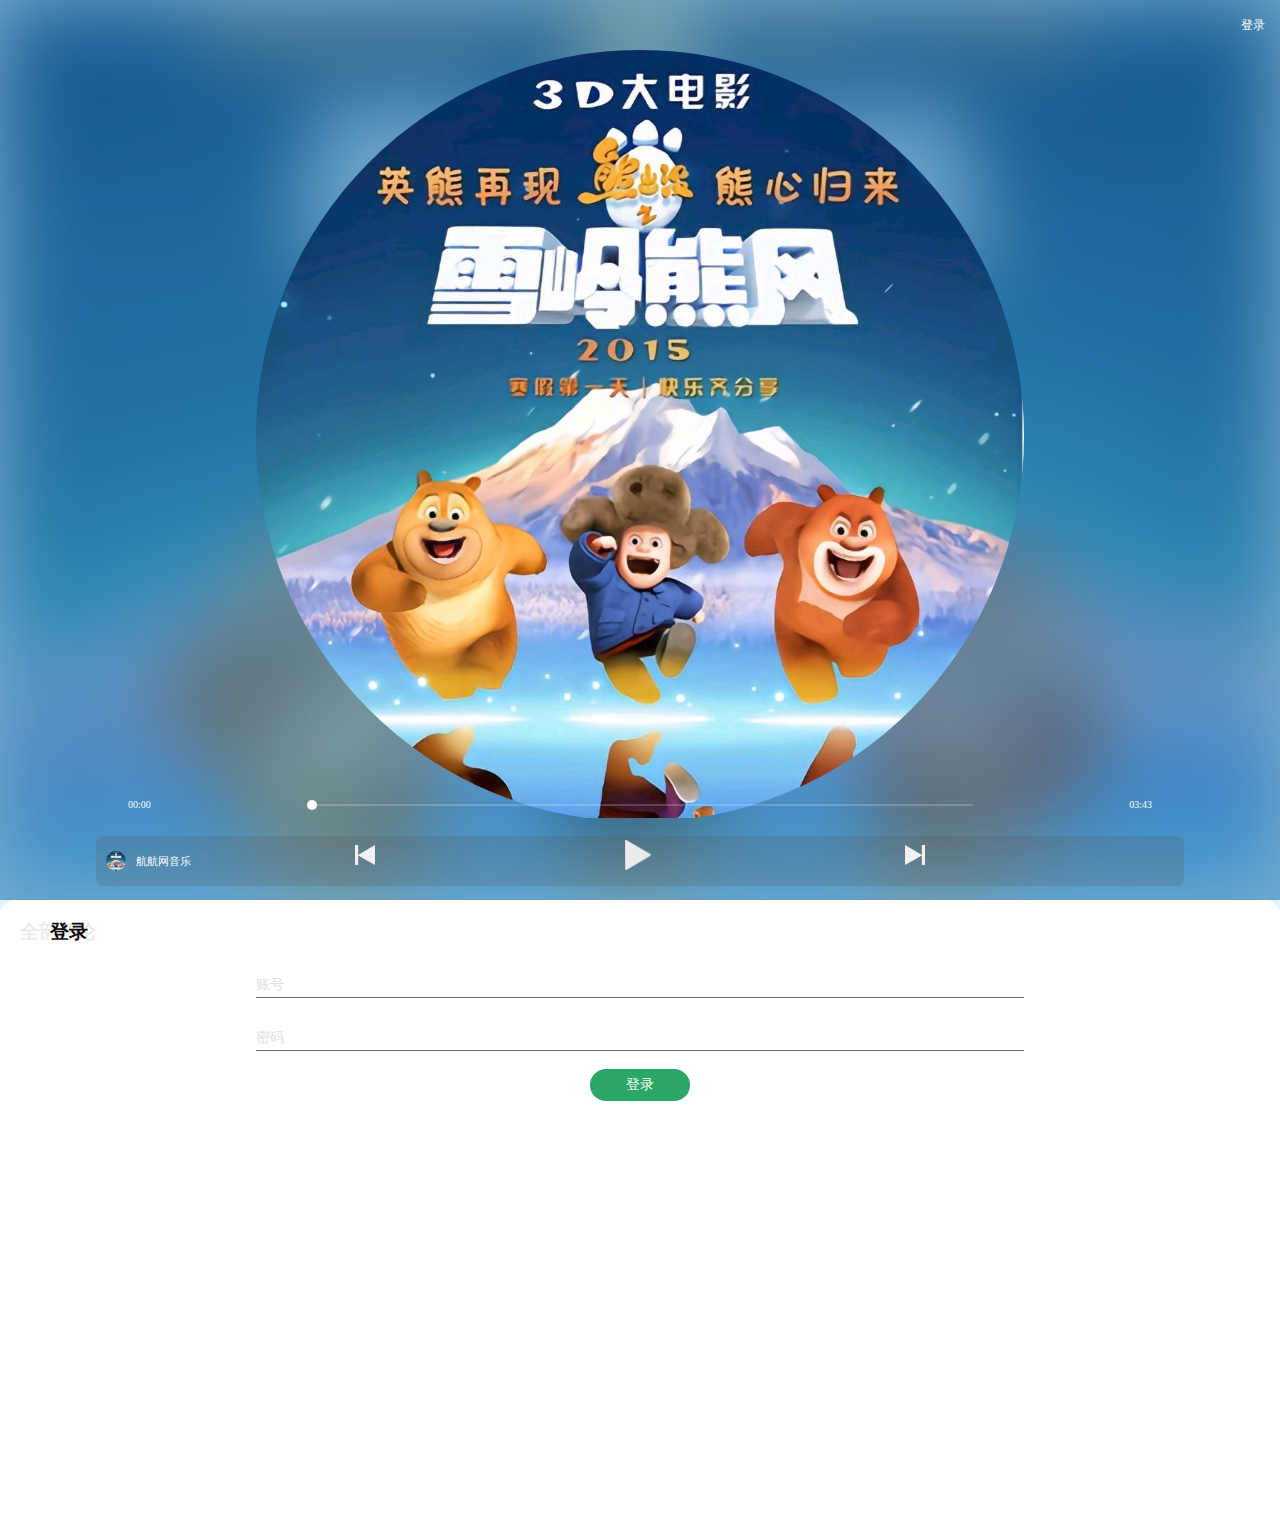
==== mobile.html @ d295de66 "Hang" ====
<!DOCTYPE html>
<html>
    <head>
        <title>航航网音乐</title>
        <meta charset="UTF-8" />
        <meta name="viewport" content="width=device-width" />
        <link rel="stylesheet" href="mobile.css?v=44" />
        <script src="base.js"></script>
    </head>
    <body>
        <div class="player">
            <div class="con">
                <div class="user">
                    <a href="" class="user_login"><p>登录</p></a>
                </div>
                <div class="cd">
                    <img src="app.jpg" />
                </div>
                <div class="ping">
                    <img src="app.jpg" alt="">
                    <a href=""><p>航航网音乐</p></a>
                </div>
                <div class="copy">
                    <h3 class="copy_name">你从未离去</h3>
                    <p class="copy_singer">白挺</p>
                </div>
                <div class="cansee">
                    <div class="passage">
                        
                    </div>
                </div>
                <div class="im">
                    <div class="row">
                        <p class="now">00:00</p>
                        <div class="co">
                            <div class="jin">
                                <span>
                                    <i></i>
                                </span>
                            </div>
                        </div>
                        <p class="allTime"></p>
                    </div>
                    
                    <div class="play">
                        <i></i>
                        <i></i>
                        <i></i>
                    </div>
                </div>
            </div>
        </div>
        <div class="login">
            <h3>登录</h3>
            <form action="">
                <div>
                    <input type="text" class="username" required="required">
                    <p>账号</p>
                    <span class="de"></span>
                </div>
                <div>
                    <input type="text" class="key" required="required">
                    <p>密码</p>
                    <span class="de"></span>
                </div>
                <button type="button" id="login"><p>登录</p></button>
            </form>
        </div>
        <div class="ping_real">
            <h3>全部评论</h3>
            <!--<form action="">
                <input type="text">
                <button type="button">评论</button>
            </form>-->
        </div>
        <script>
            function service(){
                var xmlhttp;
                var data1 = document.querySelector(".username").value;
                var data2 = document.querySelector(".key").value;
                if(data1 == ""){

                }
                var txt = "name=" + data1 + "&key=" + data2;
                if(window.XMLHttpRequest){
                    xmlhttp = new XMLHttpRequest();
                } else {
                    xmlhttp=new ActiveXObject("Microsoft.XMLHTTP");
                }
                xmlhttp.onreadystatechange = function(){
                    if (xmlhttp.readyState==4 && xmlhttp.status==200){
                        var con = '<div><img src="icon1.png"><p>登录成功</p></div>';
                        var result = {
                            "账号或密码错误": function(){
                                con = '<div><img src="icon2.png"><p>账号或密码错误</p></div>';
                            },
                            "验证不通过": function(){
                                con = '<div><img src="icon2.png"><p>验证不通过</p></div>';
                            }
                        }
                        const resultText = xmlhttp.responseText.split("&&");
                        if(result[resultText[0]]){
                            result[resultText[0]]();
                        }
                        if(result[resultText[0]]){
                            result[resultText[0]]();
                        }
                        var ipt = document.createElement("div");
                        ipt.classList.add("message");
                        ipt.innerHTML = con;
                        document.body.appendChild(ipt);
                        $(".login").style.transform = "translateY(100%)";
                        data1 = "";
                        data2 = "";
                        if(resultText[1]){
                            const resultJson = eval("(" + resultText[1] + ")");
                            $(".user_login p").innerHTML = resultJson.name;
                        }
                        setTimeout(function(){
                            document.body.removeChild(ipt);
                        },2000);
                    }
                }
                xmlhttp.open("POST","key.php",true);
                xmlhttp.setRequestHeader("Content-type","application/x-www-form-urlencoded");
                xmlhttp.send(txt);
            }
        </script>
        <div class="app"></div>
        <script src="player.js"></script>
        <audio src="app.m4a"></audio>
        <script src="mobile.js?v=8"></script>
    </body>
</html>
---- mobile.css ----
@charset "utf-8";
html,body{
    width: 100%;
    height: 100%;
    margin: 0;
    overflow: hidden;
}
a{
    text-decoration: none;
}
.player{
    height: 100%;
    background-color: rgba(18, 111, 173, 0.57);
    position: relative;
    z-index: 2;
}
.app{
    height: 100%;
    width: 100%;
    background-image: url(app.jpg);
    background-color: rgb(255, 255, 255);
    background-size: cover;
    opacity: 0.9;
    filter: blur(40px);
    background-position: 50%;
    position: absolute;
    top: 0;
    left: 0;
}
.cd{
    width: 60%;
    margin-left: 20%;
    margin-top: 50px;
    border-radius: 50%;
    display: inline-block;
    overflow: hidden;
}
@media (max-height: 500px){
    .cd{margin-top: 20px;width: 55%;margin-left: 22.5%;}
    .copy .copy_name{font-size: 18px;margin-top: 6px;}
    .im .row,.im .play{margin-bottom: 10px;}
    .im .play i:nth-child(2){width: 25px;height: 25px;}
    .copy_singer{margin-bottom: 2px;}
    div.passage p,div.ping p{font-size: 10px;}
}
.cd img{
    width: 100%;
}
.user{
    position: absolute;
    top: 5px;
    right: 15px;
}
.user p{
    font-size: 12px;
    color: white;
}
.login{
    width: 100%;
    position: fixed;
    height: 400px;
    border-radius: 15px 15px 0 0;
    background: white;
    z-index: 10;
    transform: translateY(100%);
    transition: all 0.3s;
    opacity: 0.92;
}
.login h3{
    width: 100px;
    margin-left: 50px;
}
.login form{
    padding: 0;
    width: 100%;
    text-align: center;
}
.login form div{
    width: 60%;
    height: 25px;
    position: relative;
    display: inline-block;
}
.login form div{
    margin-top: 10px;
    text-align: center;
}
.login form button{
    width: 100px;
    height: 32px;
    margin-top: 10px;
    border: none;
    background: #18a058;
    color: white;
    font-size: 14px;
    border-radius: 20px;
    display: block;
    margin: 0 auto;
    position: relative;
    overflow: hidden;
}
.login form input:focus ~ .de{
    width: 100%;
}
.login form input:focus ~ p,.login form input:valid ~ p{
    transform: translateX(-110%);
    color: black;
}
.login form div p{
    position: absolute;
    left: 0;
    top: 0;
    margin: 0;
    z-index: 2;
    color: #DDD;
    font-size: 14px;
    transition: transform 0.1s;
    margin-top: 3px;
}
.login form div input{
    width: 100%;
    height: 24px;
    padding: 0;
    border: none;
    outline: none;
    border-bottom: solid 1px rgb(97, 97, 97);
}
.login form div span{
    display: inline-block;
    width: 0;
    height: 2px;
    background: rgb(0, 89, 253);
    transition: all 0.1s;
    vertical-align: top;
    margin-top: -1px;
}
.message{
    width: 100%;
    text-align: center;
    height: 30px;
    position: absolute;
    top: 30px;
    z-index: 10;
}
.message div{
    width: 160px;
    height: 30px;
    background: white;
    box-shadow: 0 0 10px 2px #DDD;
    display: inline-block;
}
.message div p{
    color: black;
    font-size: 14px;
    margin: 0;
    display: inline-block;
    height: 30px;
    line-height: 30px;
    vertical-align: top;
    margin-left: 10px;
}
.message div img{
    width: 20px;
    height: 20px;
    margin-left: 5px;
    margin-top: 5px;
}
#login p{
    margin: 0;
    position: relative;
    z-index: 6;
}
:root{
    --c: scale(0);
}
#login::after{
    content: "";
    display: inline-block;
    background: #18d16e;
    border-radius: 50%;
    width: 32px;
    height: 32px;
    transform: var(--c);
    position: absolute;
    top: 0;
    left: var(--left);
    z-index: 5;
    transition: all 0.3s;
}
.ping{
    width: 85%;
    margin-left: 7.5%;
    height: 50px;
    background-color: rgb(89 89 96 / 23%);
    border-radius: 8px;
    display: flex;
    align-items: center;
    margin-top: 10px;
}
.ping img{
    width: 20px;
    border-radius: 50%;
    margin-left: 10px;
}
.ping p{
    font-size: 11px;
    color: white;
    margin-left: 10px;
}
.copy{
    margin-left: 7.5%;
}
.copy h3{
    color: white;
    font-size: 23px;
    font-weight: bolder;
    margin-bottom: 0;
}
.copy p{
    font-size: 10px;
    color: hsla(0,0%,88.2%,.8);
    margin-top: 2px;
}
.cansee{
    height: 46px;
    overflow: hidden;
    margin-left: 7.5%;
}
.passage{
    font-size: 14px;
    color: white;
    transition: transform 0.1s;
}
.passage p{
    height: 19px;
    margin-top: 0;
    margin-bottom: 8px;
}
.im{
    position: absolute;
    bottom: 0;
    width: 80%;
    margin-left: 10%;
    padding-top: 20px;
}
.row{
    width: 100%;
    display: flex;
    justify-content: space-between;
    flex-wrap: nowrap;
    align-items: center;
    margin-bottom: 30px;
}
.row p{
    font-size: 10px;
    color: white;
    margin: 0;
    height: 10px;
    line-height: 10px;
}
.co{
    width: 65%;
    height: 5px;
    display: flex;
    align-items: center;
}
.jin{
    width: 100%;
    height: 2px;
    background-color: hsla(0,0%,100%,.2);
}
.jin span{
    display: inline-block;
    vertical-align: top;
    max-width: 100%;
    height: 2px;
    position: relative;
    background: white;
}
.jin span i{
    position: absolute;
    right: -10px;
    top: -4px;
    width: 10px;
    height:10px;
    border-radius: 50%;
    background: white;
}
.play{
    width: 80%;
    margin-left: 10%;
    display: flex;
    justify-content: space-around;
    align-items: center;
    margin-bottom: 30px;
}
.play i{
    display: inline-block;
}
.play i:nth-child(1){
    width: 20px;
    height: 20px;
    background-image: url(up.png);
    background-size: 100%;
    background-repeat: no-repeat;
}
.play i:nth-child(2){
    width: 30px;
    height: 30px;
    background-image: url(play.png);
    background-size: auto 100%;
    background-repeat: no-repeat;
}
.play i:nth-child(3){
    width: 20px;
    height: 20px;
    background-image: url(up.png);
    transform: rotateY(180deg);
    background-size: 100%;
    background-repeat: no-repeat;
}
.ping_real{
    width: 100%;
    background: white;
    height: 70%;
    overflow: overlay;
    position: absolute;
    top: 30%;
    z-index: 10;
    border-radius: 20px 20px 0 0;
    transition: all 0.2s;
    transform: translateY(100%);
}
.ping_real h3{
    margin-left: 20px;
    display: inline-block;
}
.userPing{
    margin-left: 30px;
    margin-bottom: 15px;
}
.userPing img{
    width: 25px;
    height: 25px;
    border-radius: 50%;
}
.userPing p{
    font-size: 14px;
    vertical-align: top;
    margin: 0;
}
.userPing .userData{
    font-size: 10px;
    color: #898989;
}
.userPing .content{
    display: inline-block;
    vertical-align: top;
    margin-left: 6px;
}
.userPing .userData span:nth-child(2){
    margin-left: 6px;
}
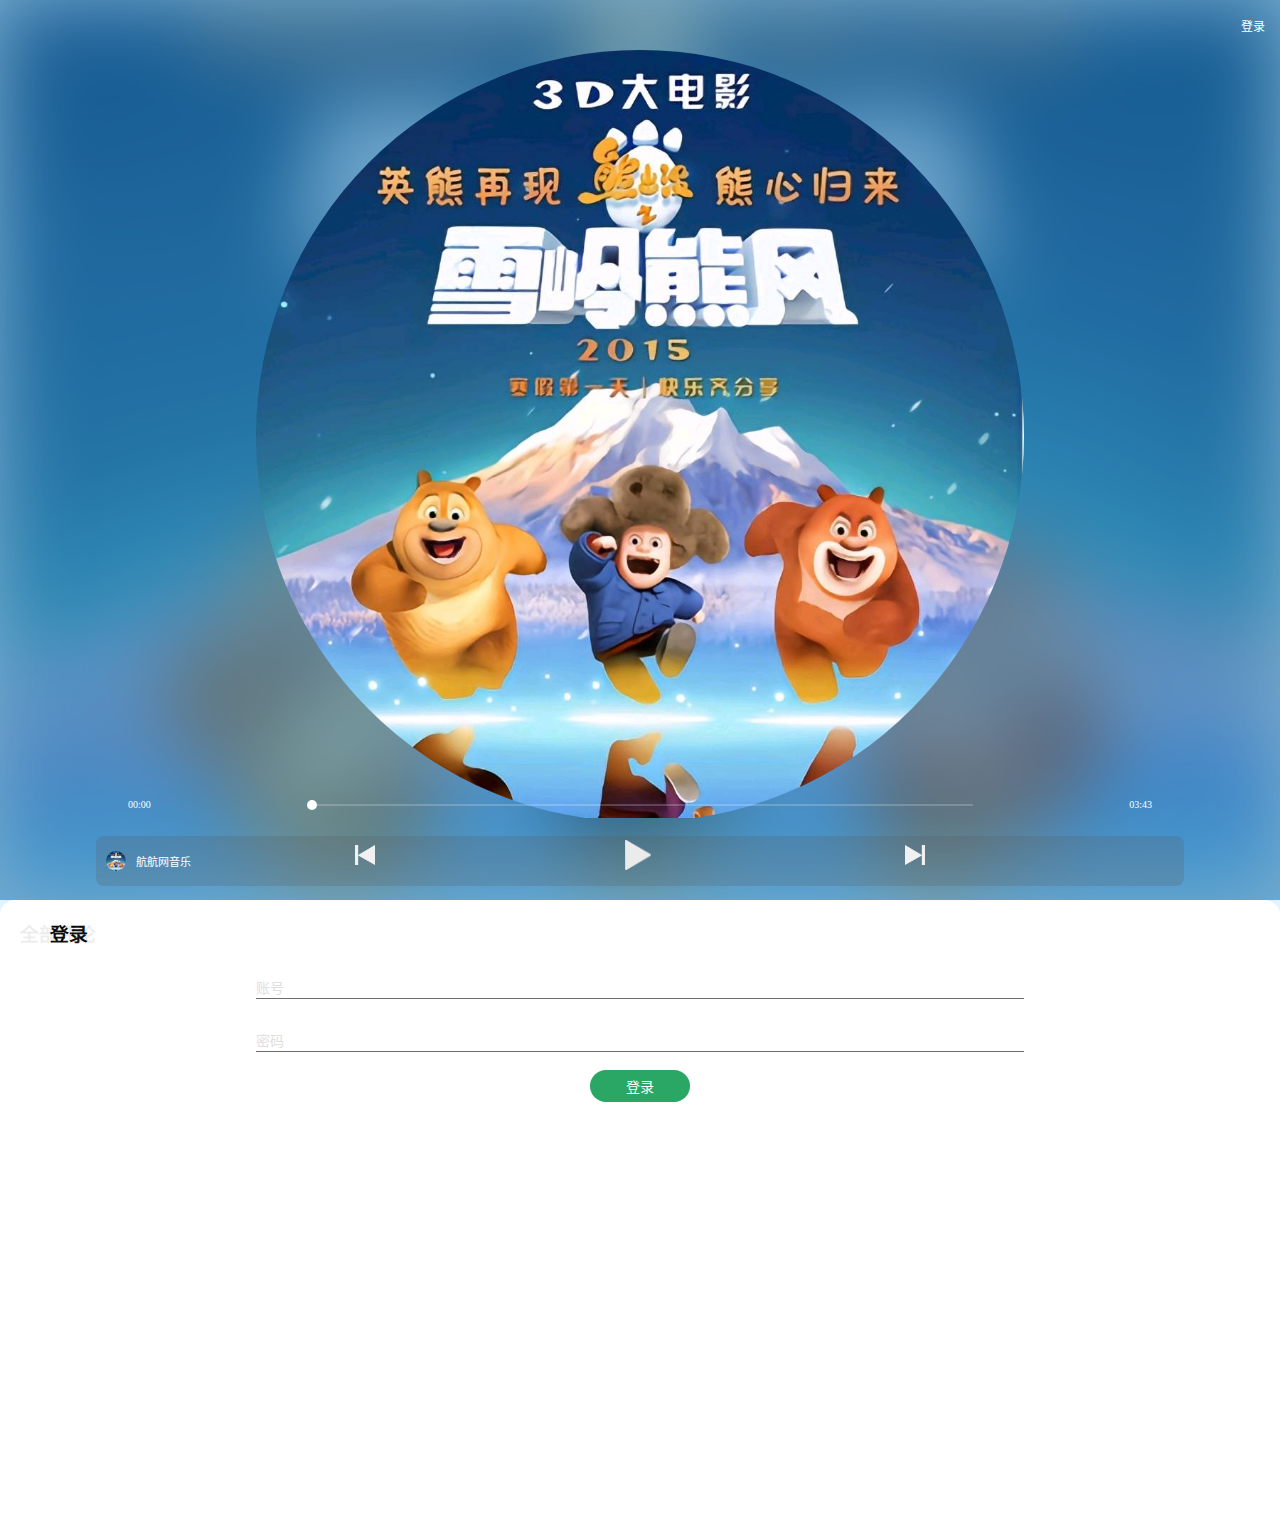
==== commit ef9dc48c: "hang" ====
--- a/mobile.html
+++ b/mobile.html
@@ -1,5 +1,5 @@
 <!DOCTYPE html>
-<html>
+<html lang="zh-CN">
     <head>
         <title>航航网音乐</title>
         <meta charset="UTF-8" />
@@ -75,20 +75,20 @@
         </div>
         <script>
             function service(){
-                var xmlhttp;
-                var data1 = document.querySelector(".username").value;
-                var data2 = document.querySelector(".key").value;
+                let xmlhttp;
+                var data1 = document.querySelector(".username").value,
+                data2 = document.querySelector(".key").value;
                 if(data1 == ""){
 
                 }
-                var txt = "name=" + data1 + "&key=" + data2;
+                let txt = "name=" + data1 + "&key=" + data2;
                 if(window.XMLHttpRequest){
                     xmlhttp = new XMLHttpRequest();
                 } else {
-                    xmlhttp=new ActiveXObject("Microsoft.XMLHTTP");
+                    xmlhttp = new ActiveXObject("Microsoft.XMLHTTP");
                 }
                 xmlhttp.onreadystatechange = function(){
-                    if (xmlhttp.readyState==4 && xmlhttp.status==200){
+                    if (xmlhttp.readyState ==+ 4 && xmlhttp.status ==+ 200){
                         var con = '<div><img src="icon1.png"><p>登录成功</p></div>';
                         var result = {
                             "账号或密码错误": function(){
@@ -105,7 +105,7 @@
                         if(result[resultText[0]]){
                             result[resultText[0]]();
                         }
-                        var ipt = document.createElement("div");
+                        let ipt = document.createElement("div");
                         ipt.classList.add("message");
                         ipt.innerHTML = con;
                         document.body.appendChild(ipt);
--- a/mobile.css
+++ b/mobile.css
@@ -330,6 +330,7 @@
     border-radius: 20px 20px 0 0;
     transition: all 0.2s;
     transform: translateY(100%);
+    opacity: 0.92;
 }
 .ping_real h3{
     margin-left: 20px;
@@ -337,7 +338,7 @@
 }
 .userPing{
     margin-left: 30px;
-    margin-bottom: 15px;
+    margin-bottom: 20px;
 }
 .userPing img{
     width: 25px;
